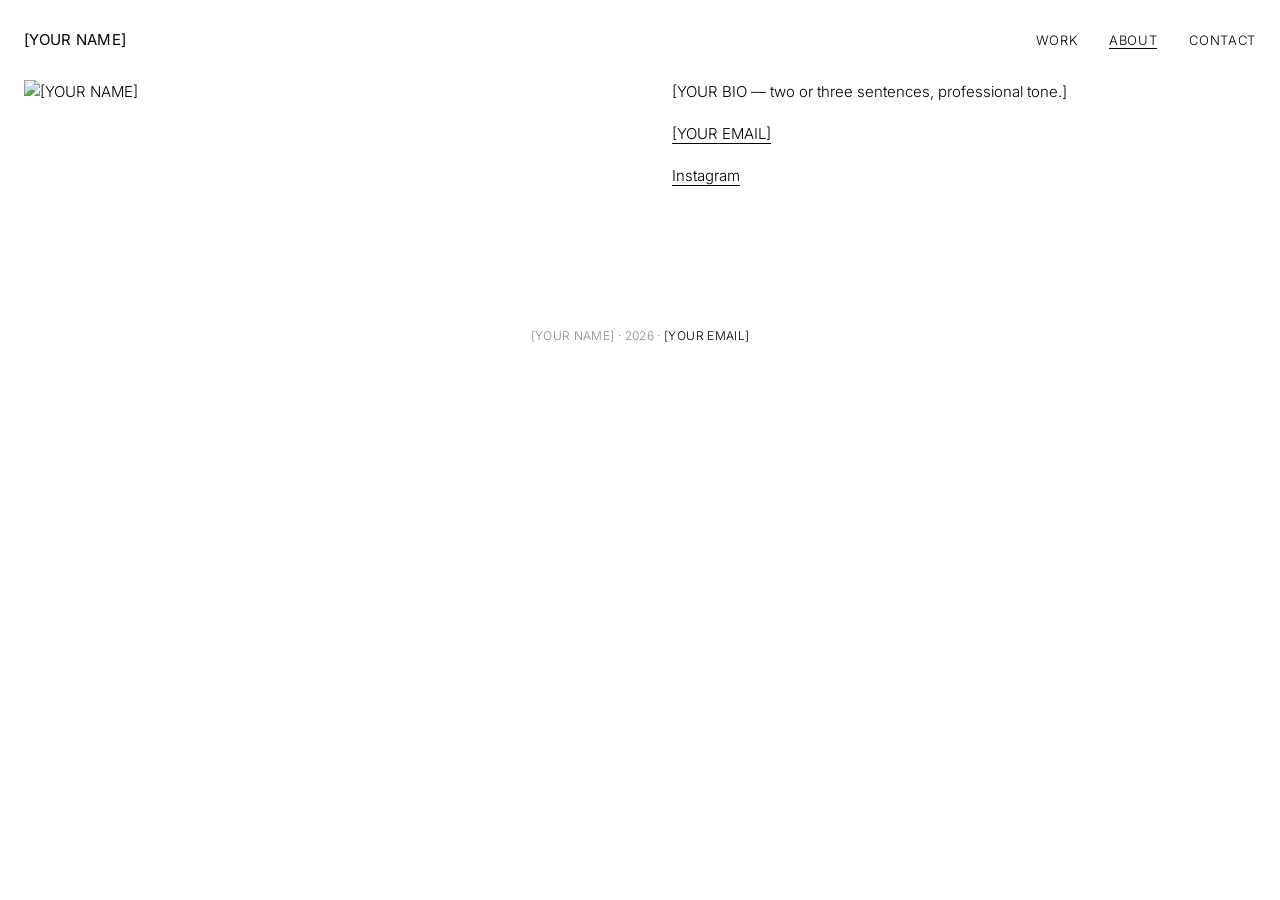
==== about.html @ b0b529d4 "feat: initial minimal portfolio site - index.html: category grid (Photography, Video) with add-categ" ====
<!DOCTYPE html>
<html lang="en">
<head>
  <meta charset="UTF-8">
  <meta name="viewport" content="width=device-width, initial-scale=1.0">

  <!-- REPLACE: page title and meta description -->
  <title>About — [YOUR NAME]</title>
  <meta name="description" content="About [YOUR NAME] — photographer and videographer, [LOCATION].">

  <meta property="og:title" content="About — [YOUR NAME]">
  <meta property="og:description" content="About [YOUR NAME].">
  <meta property="og:type" content="website">
  <meta property="og:image" content="https://placehold.co/1200x630/eeeeee/999999"> <!-- REPLACE -->

  <link rel="icon" href="assets/favicon.ico"> <!-- REPLACE -->

  <link rel="preconnect" href="https://fonts.googleapis.com">
  <link rel="preconnect" href="https://fonts.gstatic.com" crossorigin>
  <link href="https://fonts.googleapis.com/css2?family=Inter:wght@300;400&display=swap" rel="stylesheet">
  <link rel="stylesheet" href="assets/css/style.css">
</head>
<body>

  <nav class="site-nav">
    <!-- REPLACE: your name -->
    <a class="nav-name" href="index.html">[YOUR NAME]</a>
    <ul class="nav-links">
      <li><a href="index.html">Work</a></li>
      <li><a href="about.html" class="active">About</a></li>
      <li><a href="contact.html">Contact</a></li>
    </ul>
  </nav>

  <main class="page">

    <div class="about-layout">

      <!-- REPLACE: portrait photo -->
      <img src="https://placehold.co/900x1200/eeeeee/999999" alt="[YOUR NAME]" loading="lazy">

      <div class="about-text">
        <!-- REPLACE: 2–3 sentence professional bio -->
        <p>[YOUR BIO — two or three sentences, professional tone.]</p>

        <!-- REPLACE: email -->
        <p><a href="mailto:[YOUR EMAIL]">[YOUR EMAIL]</a></p>

        <!-- REPLACE: Instagram or LinkedIn URL -->
        <p><a href="[YOUR SOCIAL URL]">Instagram</a></p>
      </div>

    </div>

  </main>

  <footer class="site-footer">
    <!-- REPLACE: name, year, email -->
    [YOUR NAME] · 2026 · <a href="mailto:[YOUR EMAIL]">[YOUR EMAIL]</a>
  </footer>

</body>
</html>
---- assets/css/style.css ----
/* ============================================
   Minimal portfolio stylesheet
   White background, black text, Inter, images first
   ============================================ */

:root {
  --text: #000;
  --text-light: #888;
  --bg: #fff;
  --max-width: 1400px;
  --gutter: 24px;
  --nav-height: 80px;
}

* {
  margin: 0;
  padding: 0;
  box-sizing: border-box;
}

html {
  -webkit-font-smoothing: antialiased;
}

body {
  font-family: 'Inter', -apple-system, BlinkMacSystemFont, sans-serif;
  font-weight: 300;
  font-size: 15px;
  line-height: 1.6;
  color: var(--text);
  background: var(--bg);
}

img {
  display: block;
  max-width: 100%;
}

a {
  color: var(--text);
  text-decoration: none;
}

/* ---------- Navigation ---------- */

.site-nav {
  display: flex;
  justify-content: space-between;
  align-items: center;
  max-width: var(--max-width);
  margin: 0 auto;
  padding: 0 var(--gutter);
  height: var(--nav-height);
}

.site-nav .nav-name {
  font-weight: 400;
  font-size: 15px;
  letter-spacing: 0.02em;
}

.site-nav .nav-links {
  display: flex;
  gap: 32px;
  list-style: none;
}

.site-nav .nav-links a {
  font-size: 13px;
  letter-spacing: 0.05em;
  text-transform: uppercase;
  color: var(--text);
}

.site-nav .nav-links a:hover {
  color: var(--text-light);
}

.site-nav .nav-links a.active {
  border-bottom: 1px solid var(--text);
}

/* ---------- Page container ---------- */

.page {
  max-width: var(--max-width);
  margin: 0 auto;
  padding: 0 var(--gutter) 80px;
}

.page-title {
  font-size: 13px;
  font-weight: 300;
  letter-spacing: 0.05em;
  text-transform: uppercase;
  color: var(--text-light);
  margin-bottom: 32px;
}

/* ---------- Category grid (homepage) ---------- */

.category-grid {
  display: grid;
  grid-template-columns: 1fr 1fr;
  gap: var(--gutter);
}

.category-card {
  display: block;
}

.category-card img {
  width: 100%;
  height: auto;
  transition: opacity 0.3s ease;
}

.category-card:hover img {
  opacity: 0.85;
}

.category-card .category-title {
  margin-top: 10px;
  font-size: 13px;
  font-weight: 300;
  letter-spacing: 0.05em;
  text-transform: uppercase;
  color: var(--text-light);
}

/* ---------- Gallery grid (aspect-ratio flexible 2-column) ---------- */

.gallery-grid {
  display: grid;
  grid-template-columns: 1fr 1fr;
  gap: var(--gutter);
  align-items: start; /* lets mixed aspect ratios sit naturally */
}

.gallery-grid a {
  display: block;
  cursor: pointer;
}

.gallery-grid img {
  width: 100%;
  height: auto;
  transition: opacity 0.3s ease;
}

.gallery-grid a:hover img {
  opacity: 0.85;
}

/* ---------- Lightbox ---------- */

.lightbox {
  position: fixed;
  inset: 0;
  background: rgba(0, 0, 0, 0.95);
  display: none;
  align-items: center;
  justify-content: center;
  z-index: 1000;
}

.lightbox.open {
  display: flex;
}

.lightbox img {
  max-width: 90vw;
  max-height: 90vh;
  width: auto;
  height: auto;
}

.lightbox .lightbox-close,
.lightbox .lightbox-prev,
.lightbox .lightbox-next {
  position: absolute;
  background: none;
  border: none;
  color: #fff;
  font-family: inherit;
  font-weight: 300;
  cursor: pointer;
  opacity: 0.6;
  transition: opacity 0.2s ease;
}

.lightbox .lightbox-close:hover,
.lightbox .lightbox-prev:hover,
.lightbox .lightbox-next:hover {
  opacity: 1;
}

.lightbox .lightbox-close {
  top: 24px;
  right: 32px;
  font-size: 32px;
  line-height: 1;
}

.lightbox .lightbox-prev,
.lightbox .lightbox-next {
  top: 50%;
  transform: translateY(-50%);
  font-size: 48px;
  line-height: 1;
  padding: 20px;
}

.lightbox .lightbox-prev { left: 16px; }
.lightbox .lightbox-next { right: 16px; }

/* ---------- About page ---------- */

.about-layout {
  display: grid;
  grid-template-columns: 1fr 1fr;
  gap: 64px;
  align-items: start;
}

.about-layout img {
  width: 100%;
  height: auto;
}

.about-text p {
  margin-bottom: 1.2em;
  max-width: 480px;
}

.about-text a {
  border-bottom: 1px solid var(--text);
}

.about-text a:hover {
  color: var(--text-light);
  border-bottom-color: var(--text-light);
}

/* ---------- Contact page ---------- */

.contact-block {
  max-width: 480px;
}

.contact-block p {
  margin-bottom: 1.2em;
}

.contact-block a {
  border-bottom: 1px solid var(--text);
}

.contact-block a:hover {
  color: var(--text-light);
  border-bottom-color: var(--text-light);
}

/* ---------- Back link ---------- */

.back-link {
  display: inline-block;
  margin-top: 48px;
  font-size: 13px;
  letter-spacing: 0.05em;
  text-transform: uppercase;
  color: var(--text-light);
}

.back-link:hover {
  color: var(--text);
}

/* ---------- Footer ---------- */

.site-footer {
  max-width: var(--max-width);
  margin: 0 auto;
  padding: 40px var(--gutter);
  text-align: center;
  font-size: 12px;
  color: var(--text-light);
  letter-spacing: 0.03em;
}

/* ---------- Responsive ---------- */

@media (max-width: 768px) {
  .category-grid,
  .gallery-grid,
  .about-layout {
    grid-template-columns: 1fr;
  }

  .about-layout {
    gap: 32px;
  }

  .site-nav {
    height: 64px;
  }

  .site-nav .nav-links {
    gap: 20px;
  }

  .lightbox .lightbox-prev { left: 0; }
  .lightbox .lightbox-next { right: 0; }
}
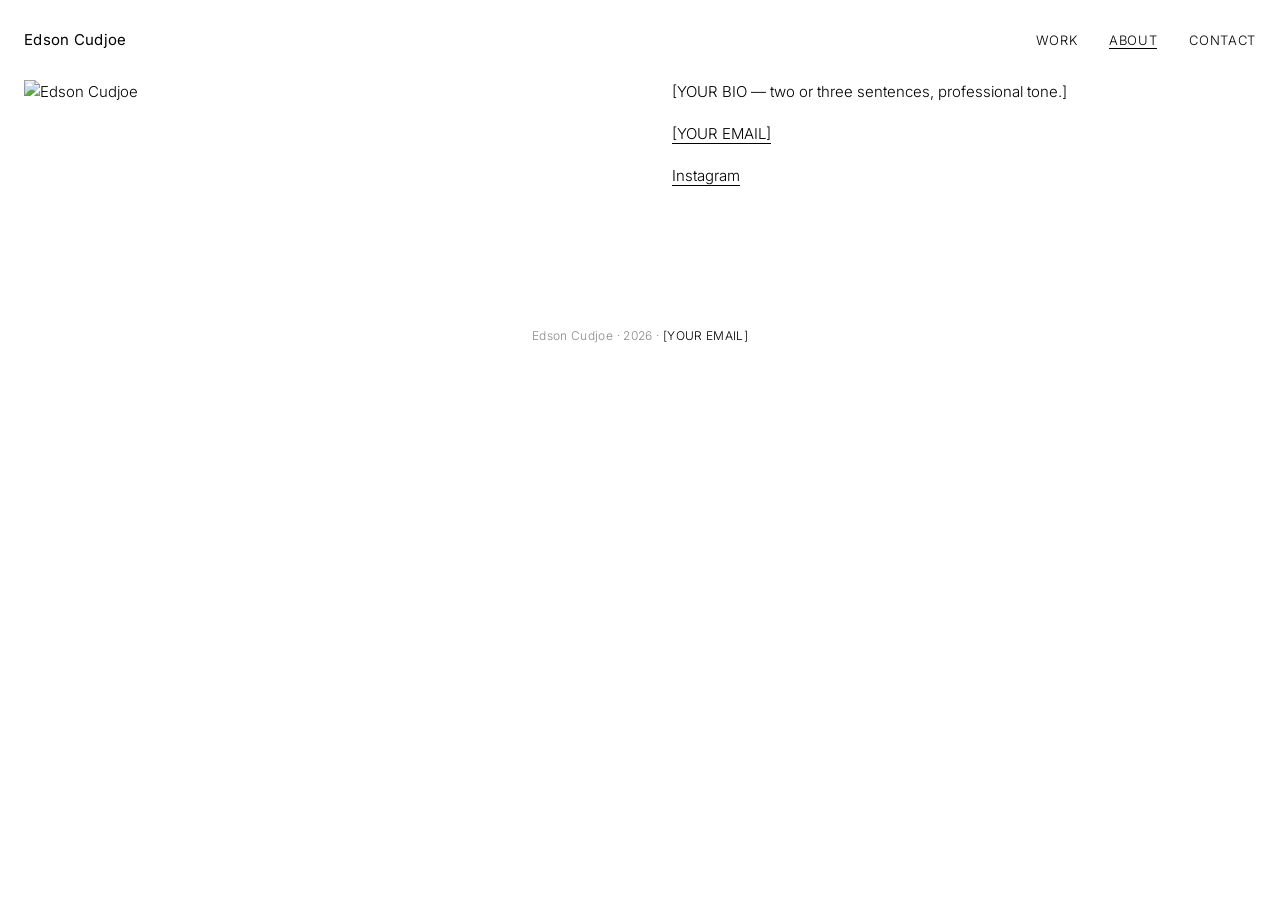
==== commit 2d3b0fa2: "Replace [YOUR NAME] with Edson Cudjoe" ====
--- a/about.html
+++ b/about.html
@@ -5,11 +5,11 @@
   <meta name="viewport" content="width=device-width, initial-scale=1.0">
 
   <!-- REPLACE: page title and meta description -->
-  <title>About — [YOUR NAME]</title>
-  <meta name="description" content="About [YOUR NAME] — photographer and videographer, [LOCATION].">
+  <title>About — Edson Cudjoe</title>
+  <meta name="description" content="About Edson Cudjoe — photographer and videographer, [LOCATION].">
 
-  <meta property="og:title" content="About — [YOUR NAME]">
-  <meta property="og:description" content="About [YOUR NAME].">
+  <meta property="og:title" content="About — Edson Cudjoe">
+  <meta property="og:description" content="About Edson Cudjoe.">
   <meta property="og:type" content="website">
   <meta property="og:image" content="https://placehold.co/1200x630/eeeeee/999999"> <!-- REPLACE -->
 
@@ -24,7 +24,7 @@
 
   <nav class="site-nav">
     <!-- REPLACE: your name -->
-    <a class="nav-name" href="index.html">[YOUR NAME]</a>
+    <a class="nav-name" href="index.html">Edson Cudjoe</a>
     <ul class="nav-links">
       <li><a href="index.html">Work</a></li>
       <li><a href="about.html" class="active">About</a></li>
@@ -37,7 +37,7 @@
     <div class="about-layout">
 
       <!-- REPLACE: portrait photo -->
-      <img src="https://placehold.co/900x1200/eeeeee/999999" alt="[YOUR NAME]" loading="lazy">
+      <img src="https://placehold.co/900x1200/eeeeee/999999" alt="Edson Cudjoe" loading="lazy">
 
       <div class="about-text">
         <!-- REPLACE: 2–3 sentence professional bio -->
@@ -56,7 +56,7 @@
 
   <footer class="site-footer">
     <!-- REPLACE: name, year, email -->
-    [YOUR NAME] · 2026 · <a href="mailto:[YOUR EMAIL]">[YOUR EMAIL]</a>
+    Edson Cudjoe · 2026 · <a href="mailto:[YOUR EMAIL]">[YOUR EMAIL]</a>
   </footer>
 
 </body>
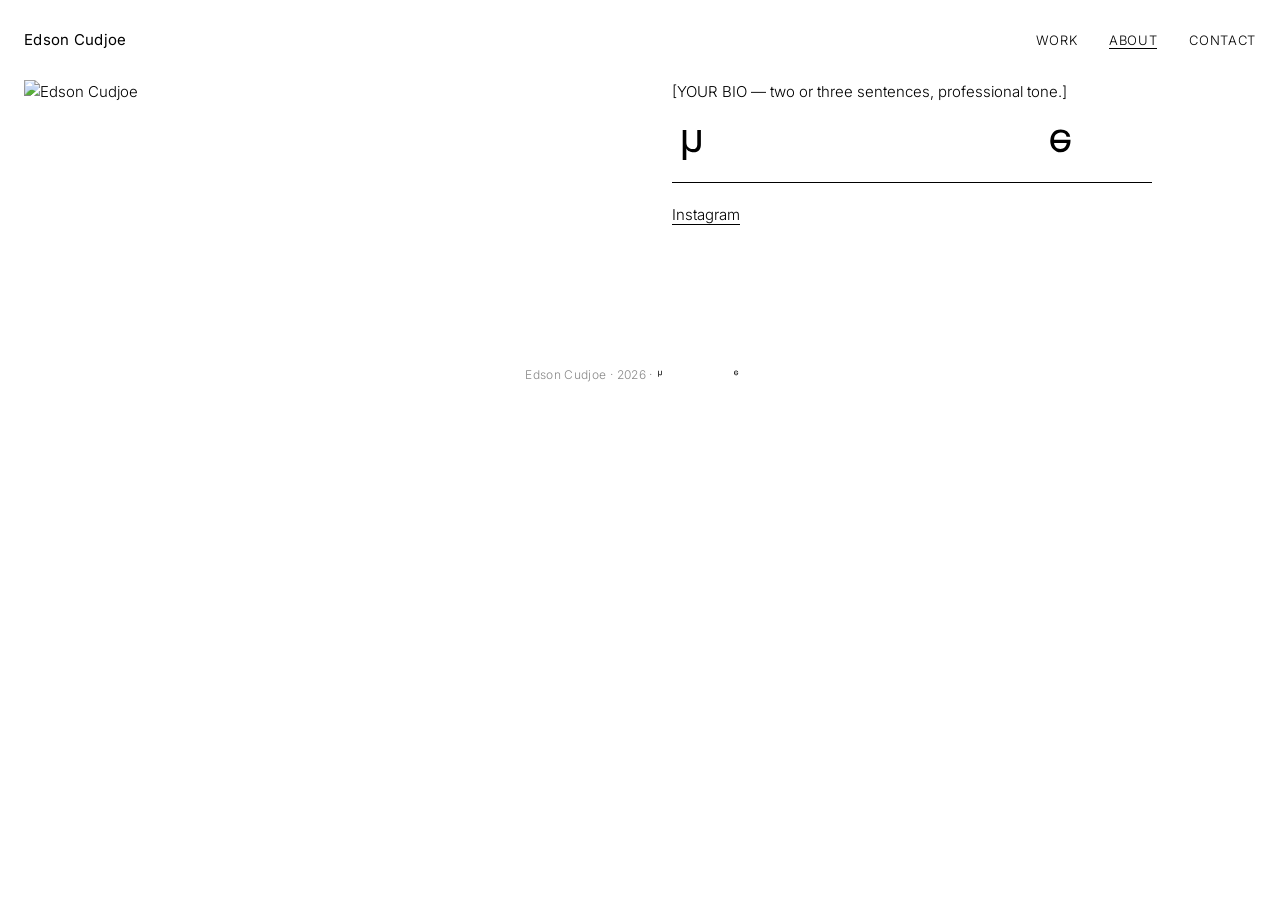
==== commit 3aa82b43: "Render email as outlined SVG with JS mailto obfuscation Replace [YOUR EMAIL] placeholders across all" ====
--- a/about.html
+++ b/about.html
@@ -44,7 +44,7 @@
         <p>[YOUR BIO — two or three sentences, professional tone.]</p>
 
         <!-- REPLACE: email -->
-        <p><a href="mailto:[YOUR EMAIL]">[YOUR EMAIL]</a></p>
+        <p><a class="email-link" href="#" aria-label="Email"><img class="email-img" src="assets/img/email.svg" alt="Email"></a></p>
 
         <!-- REPLACE: Instagram or LinkedIn URL -->
         <p><a href="[YOUR SOCIAL URL]">Instagram</a></p>
@@ -56,8 +56,9 @@
 
   <footer class="site-footer">
     <!-- REPLACE: name, year, email -->
-    Edson Cudjoe · 2026 · <a href="mailto:[YOUR EMAIL]">[YOUR EMAIL]</a>
+    Edson Cudjoe · 2026 · <a class="email-link" href="#" aria-label="Email"><img class="email-img" src="assets/img/email.svg" alt="Email"></a>
   </footer>
 
+  <script src="assets/js/main.js"></script>
 </body>
 </html>
--- a/assets/css/style.css
+++ b/assets/css/style.css
@@ -261,6 +261,24 @@
   border-bottom-color: var(--text-light);
 }
 
+/* ---------- Email (obfuscated SVG) ---------- */
+
+.email-img {
+  display: inline-block;
+  height: 1em;
+  width: auto;
+  vertical-align: -0.125em;
+}
+
+.email-link {
+  border-bottom: none;
+  transition: opacity 0.2s ease;
+}
+
+.email-link:hover {
+  opacity: 0.7;
+}
+
 /* ---------- Back link ---------- */
 
 .back-link {
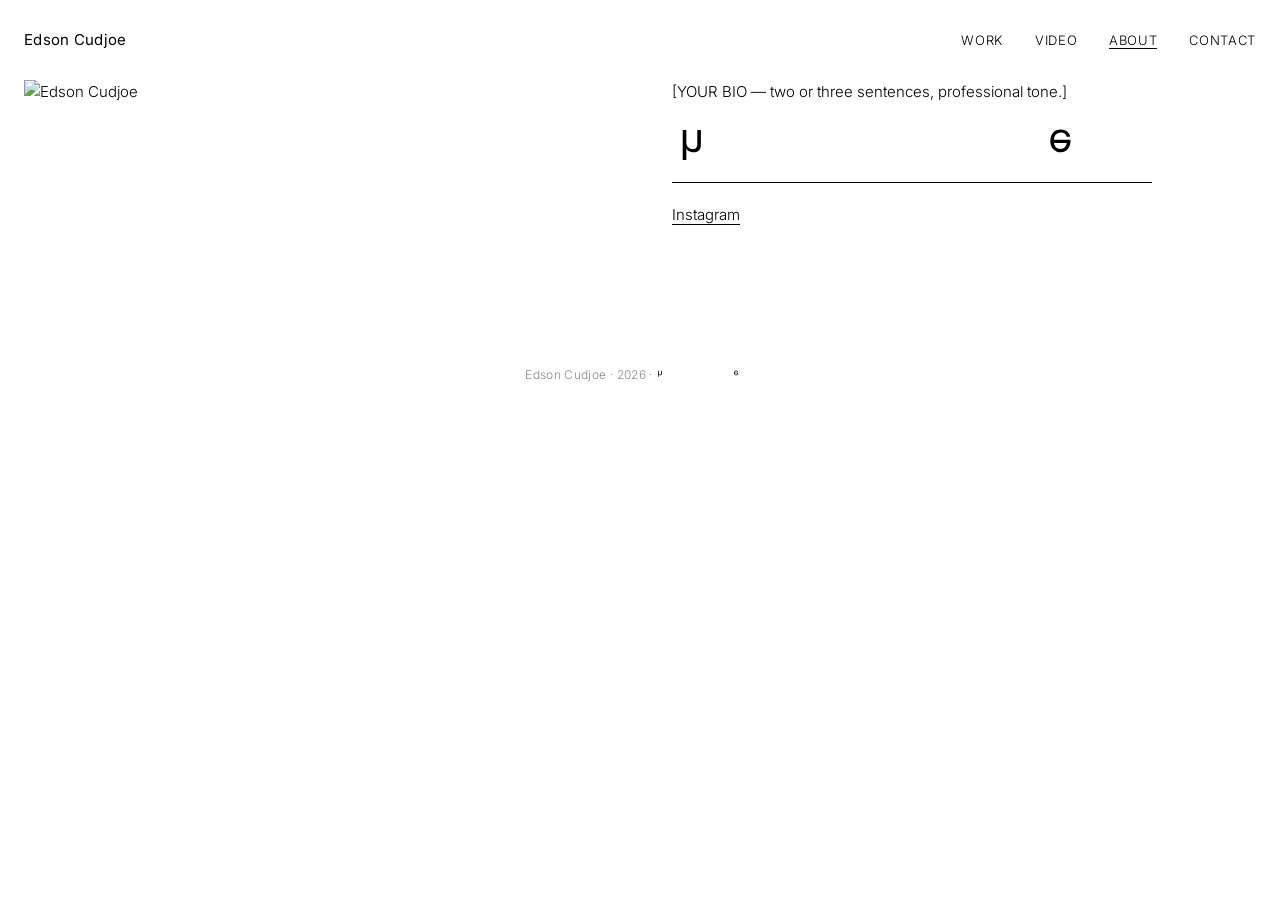
==== commit 864f4adf: "Single-column feed + Video page + Video nav Layout: - .gallery-grid: 2-column → single column, max-w" ====
--- a/about.html
+++ b/about.html
@@ -27,6 +27,7 @@
     <a class="nav-name" href="index.html">Edson Cudjoe</a>
     <ul class="nav-links">
       <li><a href="index.html">Work</a></li>
+      <li><a href="video.html">Video</a></li>
       <li><a href="about.html" class="active">About</a></li>
       <li><a href="contact.html">Contact</a></li>
     </ul>
--- a/assets/css/style.css
+++ b/assets/css/style.css
@@ -128,13 +128,15 @@
   color: var(--text-light);
 }
 
-/* ---------- Gallery grid (aspect-ratio flexible 2-column) ---------- */
+/* ---------- Gallery grid (single-column feed, max 800px) ---------- */
 
 .gallery-grid {
   display: grid;
-  grid-template-columns: 1fr 1fr;
+  grid-template-columns: 1fr;
   gap: var(--gutter);
-  align-items: start; /* lets mixed aspect ratios sit naturally */
+  max-width: 800px;
+  margin: 0 auto;
+  align-items: start;
 }
 
 .gallery-grid a {
@@ -279,6 +281,55 @@
   opacity: 0.7;
 }
 
+/* ---------- Video page ---------- */
+
+.video-embed {
+  max-width: 800px;
+  margin: 0 auto;
+}
+
+.video-frame {
+  position: relative;
+  width: 100%;
+  padding-top: 56.25%;
+  height: 0;
+  overflow: hidden;
+}
+
+.video-frame iframe {
+  position: absolute;
+  top: 0;
+  left: 0;
+  width: 100%;
+  height: 100%;
+  border: none;
+}
+
+.video-info {
+  margin-top: 32px;
+}
+
+.video-title {
+  font-size: 15px;
+  font-weight: 400;
+  margin-bottom: 8px;
+}
+
+.video-role {
+  font-size: 13px;
+  font-weight: 300;
+  letter-spacing: 0.05em;
+  text-transform: uppercase;
+  color: var(--text-light);
+  margin-bottom: 16px;
+}
+
+.video-synopsis {
+  font-size: 15px;
+  line-height: 1.6;
+  max-width: 100%;
+}
+
 /* ---------- Back link ---------- */
 
 .back-link {
@@ -310,7 +361,6 @@
 
 @media (max-width: 768px) {
   .category-grid,
-  .gallery-grid,
   .about-layout {
     grid-template-columns: 1fr;
   }
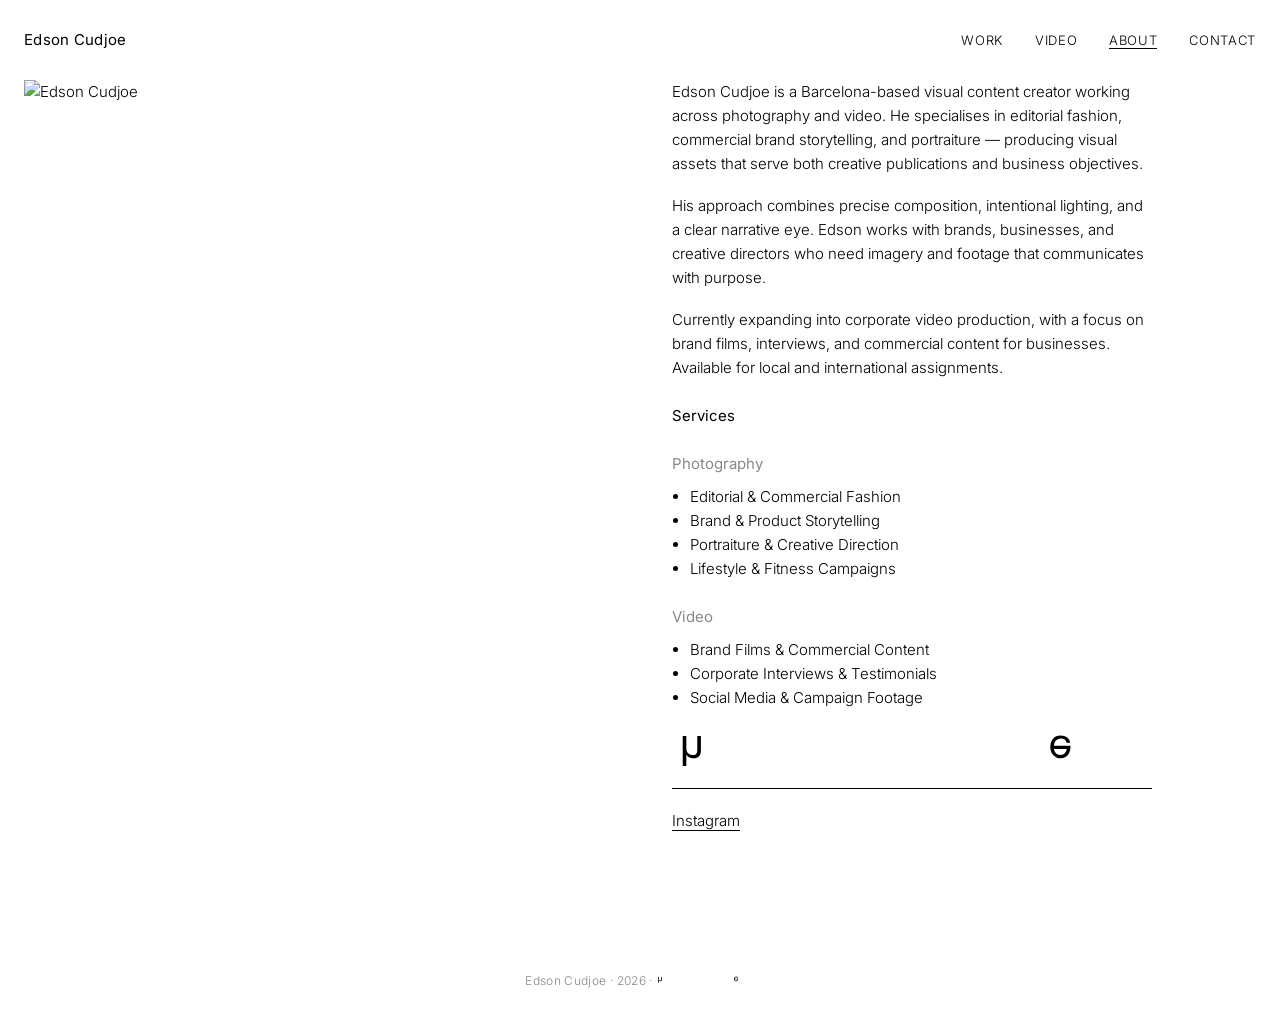
==== commit 839380c6: "Add bio, services list, and Instagram link to About page" ====
--- a/about.html
+++ b/about.html
@@ -4,7 +4,6 @@
   <meta charset="UTF-8">
   <meta name="viewport" content="width=device-width, initial-scale=1.0">
 
-  <!-- REPLACE: page title and meta description -->
   <title>About — Edson Cudjoe</title>
   <meta name="description" content="About Edson Cudjoe — photographer and videographer, [LOCATION].">
 
@@ -41,14 +40,30 @@
       <img src="https://placehold.co/900x1200/eeeeee/999999" alt="Edson Cudjoe" loading="lazy">
 
       <div class="about-text">
-        <!-- REPLACE: 2–3 sentence professional bio -->
-        <p>[YOUR BIO — two or three sentences, professional tone.]</p>
+        <p>Edson Cudjoe is a Barcelona-based visual content creator working across photography and video. He specialises in editorial fashion, commercial brand storytelling, and portraiture — producing visual assets that serve both creative publications and business objectives.</p>
+        <p>His approach combines precise composition, intentional lighting, and a clear narrative eye. Edson works with brands, businesses, and creative directors who need imagery and footage that communicates with purpose.</p>
+        <p>Currently expanding into corporate video production, with a focus on brand films, interviews, and commercial content for businesses. Available for local and international assignments.</p>
 
-        <!-- REPLACE: email -->
+        <h3>Services</h3>
+
+        <h4>Photography</h4>
+        <ul>
+          <li>Editorial &amp; Commercial Fashion</li>
+          <li>Brand &amp; Product Storytelling</li>
+          <li>Portraiture &amp; Creative Direction</li>
+          <li>Lifestyle &amp; Fitness Campaigns</li>
+        </ul>
+
+        <h4>Video</h4>
+        <ul>
+          <li>Brand Films &amp; Commercial Content</li>
+          <li>Corporate Interviews &amp; Testimonials</li>
+          <li>Social Media &amp; Campaign Footage</li>
+        </ul>
+
         <p><a class="email-link" href="#" aria-label="Email"><img class="email-img" src="assets/img/email.svg" alt="Email"></a></p>
 
-        <!-- REPLACE: Instagram or LinkedIn URL -->
-        <p><a href="[YOUR SOCIAL URL]">Instagram</a></p>
+        <p><a href="https://instagram.com/edsoncphoto" target="_blank" rel="noopener noreferrer">Instagram</a></p>
       </div>
 
     </div>
@@ -56,7 +71,6 @@
   </main>
 
   <footer class="site-footer">
-    <!-- REPLACE: name, year, email -->
     Edson Cudjoe · 2026 · <a class="email-link" href="#" aria-label="Email"><img class="email-img" src="assets/img/email.svg" alt="Email"></a>
   </footer>
 
--- a/assets/css/style.css
+++ b/assets/css/style.css
@@ -244,6 +244,27 @@
   border-bottom-color: var(--text-light);
 }
 
+.about-text h3,
+.about-text h4 {
+  font-weight: 400;
+  margin: 1.6em 0 0.6em;
+}
+
+.about-text h3 {
+  font-size: 1em;
+}
+
+.about-text h4 {
+  font-size: 1em;
+  color: var(--text-light);
+}
+
+.about-text ul {
+  max-width: 480px;
+  margin: 0 0 1.2em;
+  padding-left: 1.2em;
+}
+
 /* ---------- Contact page ---------- */
 
 .contact-block {
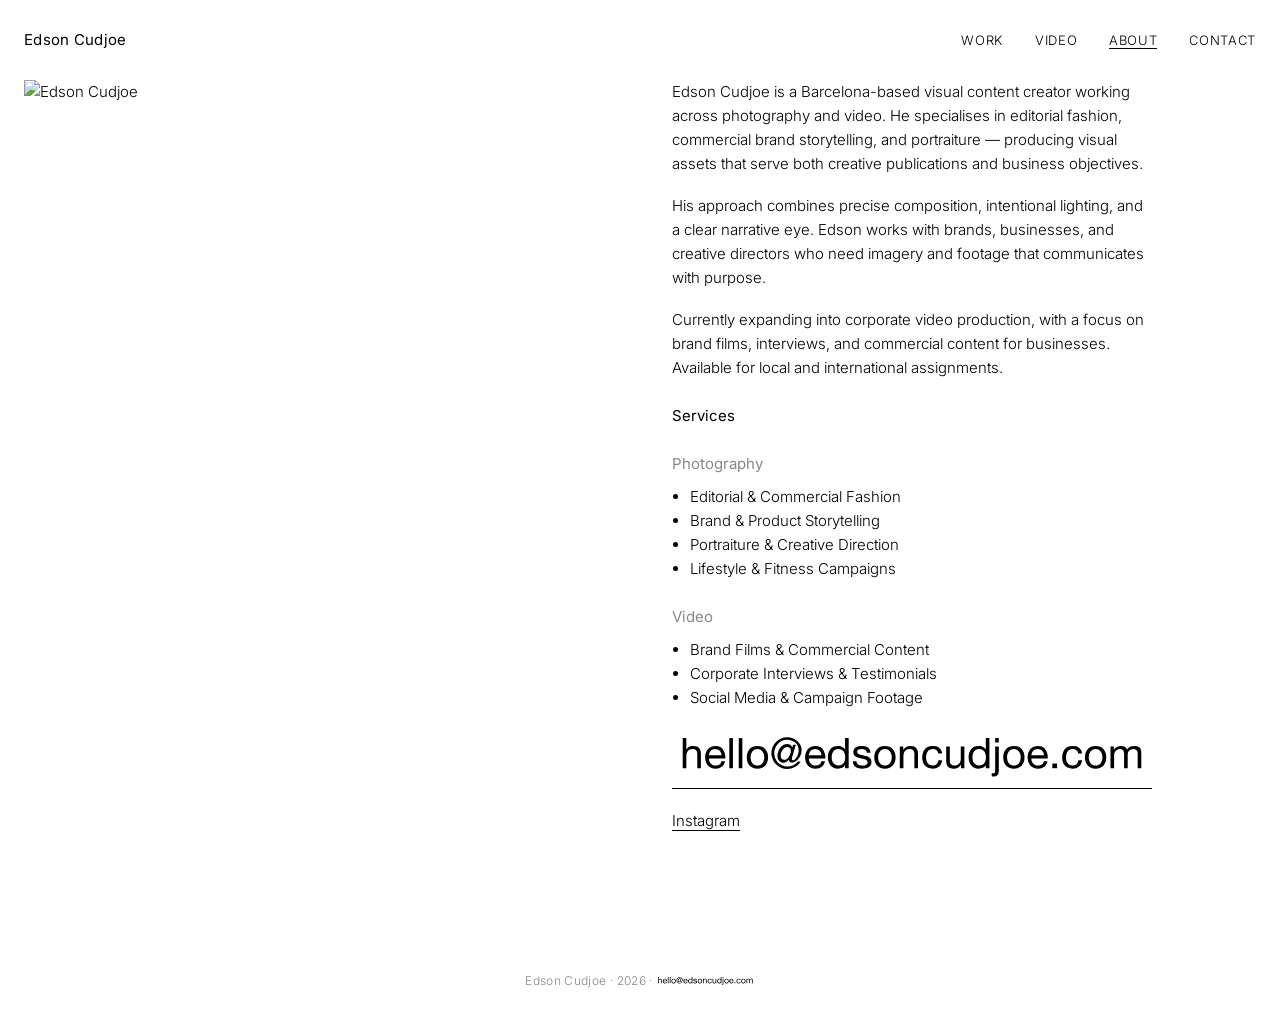
==== commit 698399c2: "Add favicon and og:image, standardize meta descriptions, remove stale comments" ====
--- a/about.html
+++ b/about.html
@@ -5,14 +5,14 @@
   <meta name="viewport" content="width=device-width, initial-scale=1.0">
 
   <title>About — Edson Cudjoe</title>
-  <meta name="description" content="About Edson Cudjoe — photographer and videographer, [LOCATION].">
+  <meta name="description" content="Professional photography and videography for commercial, editorial and creative projects. Barcelona, Spain">
 
   <meta property="og:title" content="About — Edson Cudjoe">
-  <meta property="og:description" content="About Edson Cudjoe.">
+  <meta property="og:description" content="Professional photography and videography for commercial, editorial and creative projects. Barcelona, Spain">
   <meta property="og:type" content="website">
-  <meta property="og:image" content="https://placehold.co/1200x630/eeeeee/999999"> <!-- REPLACE -->
+  <meta property="og:image" content="https://edsoncudjoe.com/assets/img/og-image.jpg">
 
-  <link rel="icon" href="assets/favicon.ico"> <!-- REPLACE -->
+  <link rel="icon" href="assets/favicon.ico">
 
   <link rel="preconnect" href="https://fonts.googleapis.com">
   <link rel="preconnect" href="https://fonts.gstatic.com" crossorigin>
@@ -22,7 +22,6 @@
 <body>
 
   <nav class="site-nav">
-    <!-- REPLACE: your name -->
     <a class="nav-name" href="index.html">Edson Cudjoe</a>
     <ul class="nav-links">
       <li><a href="index.html">Work</a></li>
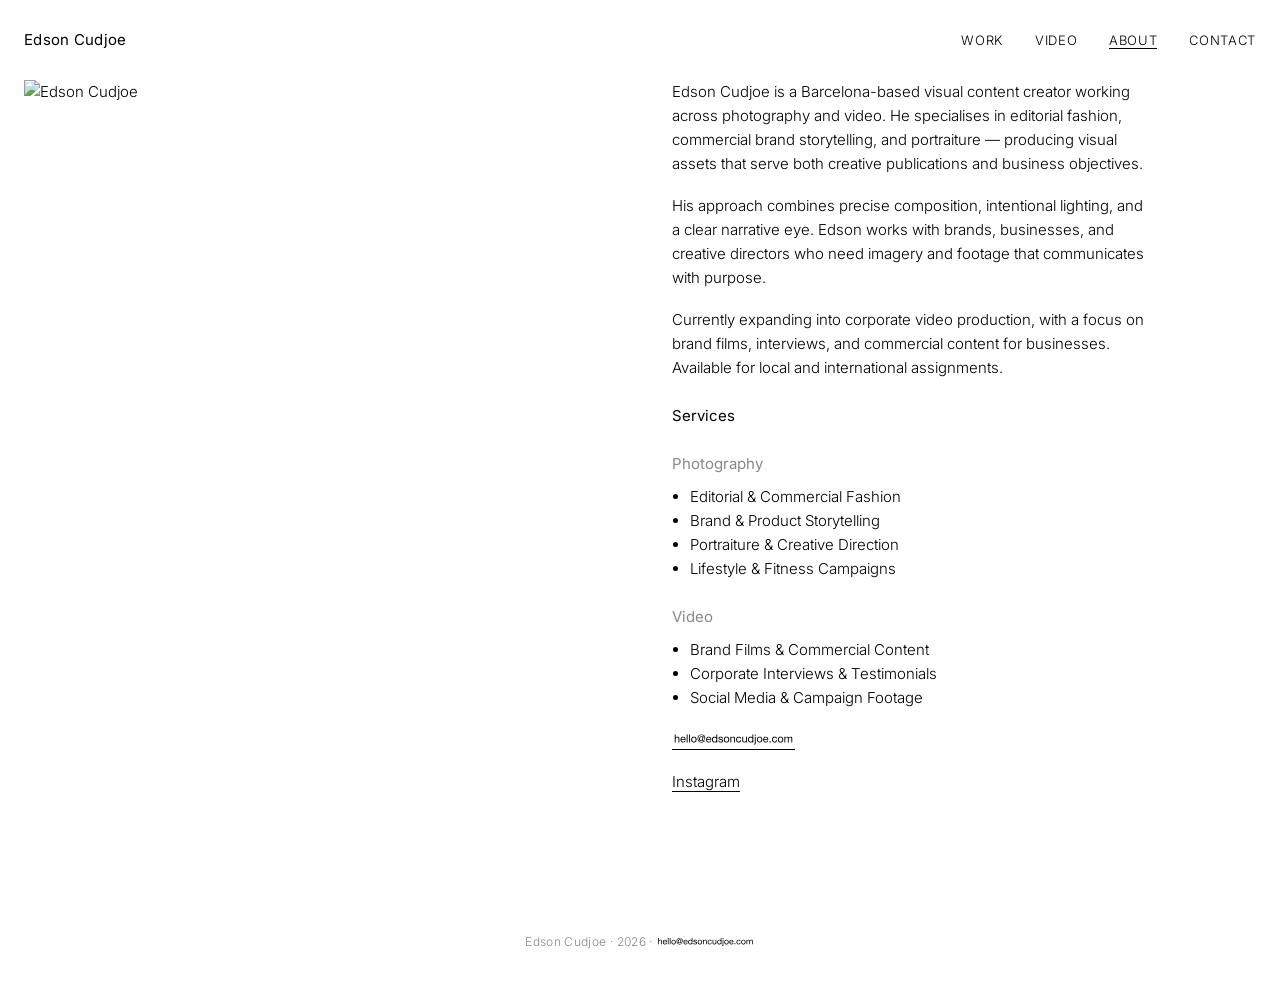
==== commit 29804644: "Scope About page portrait sizing so email SVG renders at normal size" ====
--- a/about.html
+++ b/about.html
@@ -4,10 +4,10 @@
   <meta charset="UTF-8">
   <meta name="viewport" content="width=device-width, initial-scale=1.0">
 
-  <title>About — Edson Cudjoe</title>
+  <title>About — Edson Cudjoe, Barcelona</title>
   <meta name="description" content="Professional photography and videography for commercial, editorial and creative projects. Barcelona, Spain">
 
-  <meta property="og:title" content="About — Edson Cudjoe">
+  <meta property="og:title" content="About — Edson Cudjoe, Barcelona">
   <meta property="og:description" content="Professional photography and videography for commercial, editorial and creative projects. Barcelona, Spain">
   <meta property="og:type" content="website">
   <meta property="og:image" content="https://edsoncudjoe.com/assets/img/og-image.jpg">
@@ -36,7 +36,7 @@
     <div class="about-layout">
 
       <!-- REPLACE: portrait photo -->
-      <img src="https://placehold.co/900x1200/eeeeee/999999" alt="Edson Cudjoe" loading="lazy">
+      <img class="about-portrait" src="https://placehold.co/900x1200/eeeeee/999999" alt="Edson Cudjoe" loading="lazy">
 
       <div class="about-text">
         <p>Edson Cudjoe is a Barcelona-based visual content creator working across photography and video. He specialises in editorial fashion, commercial brand storytelling, and portraiture — producing visual assets that serve both creative publications and business objectives.</p>
--- a/assets/css/style.css
+++ b/assets/css/style.css
@@ -225,7 +225,7 @@
   align-items: start;
 }
 
-.about-layout img {
+.about-portrait {
   width: 100%;
   height: auto;
 }
